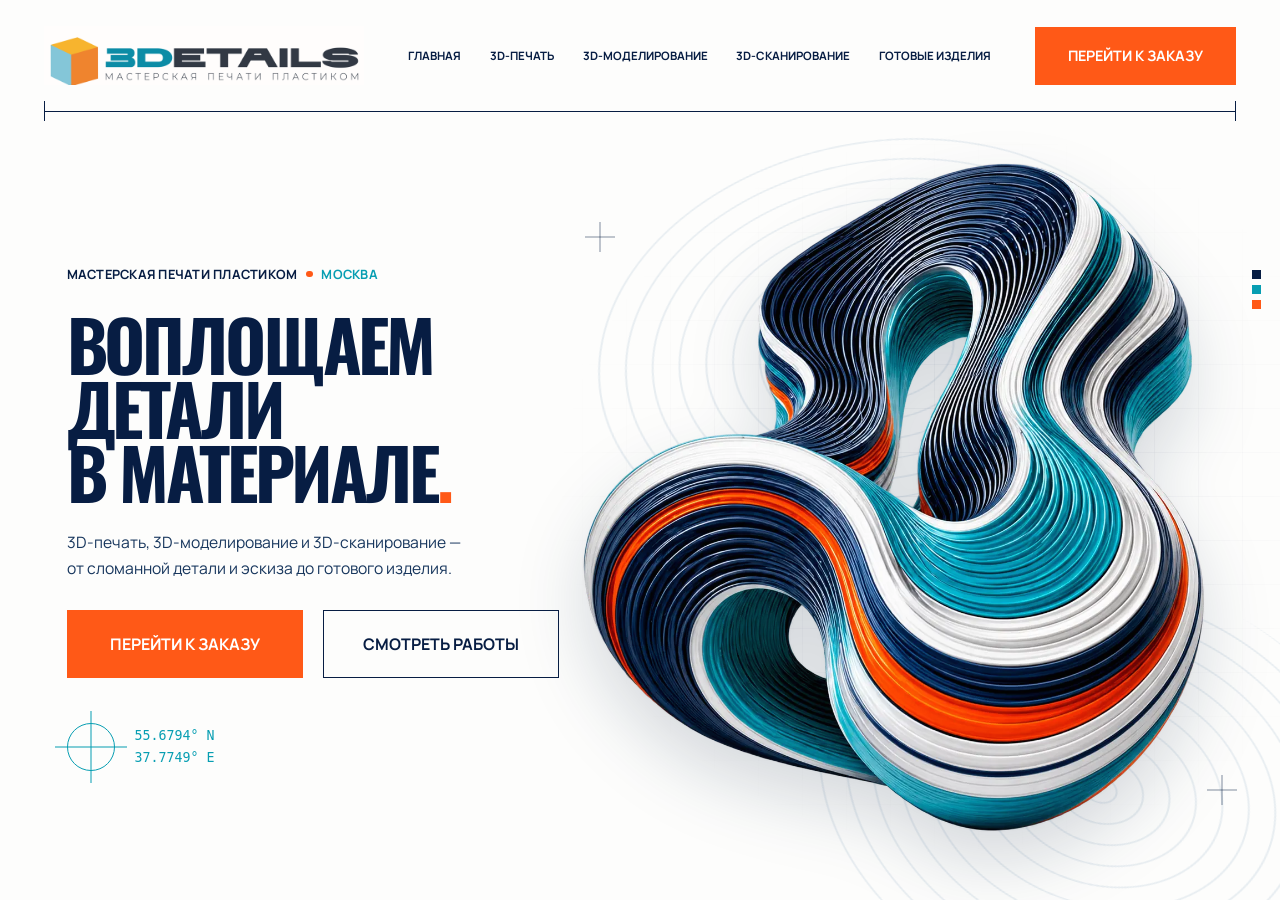
==== index.html @ e4c784d1 "Update index.html" ====
<!doctype html>
<html lang="ru">
<head>
  <meta charset="UTF-8">
  <meta name="viewport" content="width=device-width, initial-scale=1.0">
  <meta name="description" content="3DETAILS — мастерская 3D-печати, 3D-моделирования и 3D-сканирования в Москве.">
  <meta name="theme-color" content="#ffffff">
  <title>3DETAILS — мастерская печати пластиком</title>
  <link rel="icon" type="image/png" href="assets/favicon.png">
  <link rel="apple-touch-icon" href="assets/favicon.png">
  <link rel="preconnect" href="https://fonts.googleapis.com">
  <link rel="preconnect" href="https://fonts.gstatic.com" crossorigin>
  <link href="https://fonts.googleapis.com/css2?family=Manrope:wght@400;500;600;700&family=Oswald:wght@600;700&display=swap" rel="stylesheet">
  <link rel="stylesheet" href="style.css">
</head>

<body>
  <div class="page-shell">
    <header class="site-header">
      <a class="brand" href="#top" aria-label="3DETAILS — на главную">
        <img src="assets/logo.png" alt="3DETAILS — мастерская печати пластиком">
      </a>

      <nav class="desktop-nav" aria-label="Основная навигация">
        <a href="#top" aria-current="page">Главная</a>
        <a href="#top">3D-печать</a>
        <a href="#top">3D-моделирование</a>
        <a href="#top">3D-сканирование</a>
        <a href="#top">Готовые изделия</a>
      </nav>

      <button class="header-cta" type="button">Перейти к заказу</button>

      <details class="mobile-menu">
        <summary aria-label="Открыть меню"><span></span><span></span><span></span></summary>
        <nav aria-label="Мобильная навигация">
          <a href="#top">Главная</a>
          <a href="#top">3D-печать</a>
          <a href="#top">3D-моделирование</a>
          <a href="#top">3D-сканирование</a>
          <a href="#top">Готовые изделия</a>
        </nav>
      </details>
    </header>

    <main id="top">
      <section class="hero" aria-labelledby="hero-title">
        <div class="technical-grid" aria-hidden="true"></div>
        <div class="contour contour-one" aria-hidden="true"></div>
        <div class="contour contour-two" aria-hidden="true"></div>

        <div class="hero-copy">
          <p class="eyebrow">Мастерская печати пластиком <span></span> <strong>Москва</strong></p>

          <h1 id="hero-title">
            <span class="headline-line">Воплощаем</span>
            <span class="headline-line">Детали</span>
            <span class="headline-line">В материале<span class="orange-dot">.</span></span>
          </h1>

          <p class="hero-description">
            3D-печать, 3D-моделирование и 3D-сканирование —<br class="desktop-break">
            от сломанной детали и эскиза до готового изделия.
          </p>

          <div class="hero-actions">
            <button class="primary-button" type="button">Перейти к заказу</button>
            <button class="secondary-button" type="button">Смотреть работы</button>
          </div>

          <div class="coordinates" aria-hidden="true">
            <span class="target-mark"></span>
            <p>55.6794° N<br>37.7749° E</p>
          </div>
        </div>

        <div class="hero-art" aria-label="Абстрактная слоистая 3D-фигура">
          <picture>
            <source srcset="assets/hero-sculpture.webp" type="image/webp">
            <img src="assets/hero-sculpture.png" alt="Абстрактная слоистая фигура в цветах 3DETAILS">
          </picture>
          <span class="art-cross art-cross-one" aria-hidden="true"></span>
          <span class="art-cross art-cross-two" aria-hidden="true"></span>
          <span class="palette-mark" aria-hidden="true"><i></i><i></i><i></i></span>
        </div>
      </section>
    </main>
  </div>
</body>
</html>
---- style.css ----
:root {
  --navy: #071d43;
  --navy-soft: #17365d;
  --turquoise: #079eb2;
  --orange: #ff5917;
  --paper: #fdfdfc;
  --line: #cbd9e7;
  --muted: #39506c;
}

* {
  box-sizing: border-box;
}

html {
  scroll-behavior: smooth;
}

body {
  margin: 0;
  background: var(--paper);
  color: var(--navy);
  font-family: "Manrope", Arial, sans-serif;
}

button,
a,
summary {
  -webkit-tap-highlight-color: transparent;
}

button {
  font: inherit;
}

.page-shell {
  width: min(100%, 1920px);
  min-height: 100svh;
  margin: 0 auto;
  overflow: hidden;
  background: var(--paper);
}

.site-header {
  position: relative;
  z-index: 20;
  display: grid;
  grid-template-columns: minmax(230px, 320px) 1fr auto;
  align-items: center;
  gap: clamp(1.5rem, 3vw, 4.5rem);
  min-height: 112px;
  margin: 0 clamp(1.25rem, 3.4vw, 4rem);
  border-bottom: 1px solid var(--navy);
}

.site-header::before,
.site-header::after {
  position: absolute;
  bottom: -10px;
  width: 1px;
  height: 20px;
  background: var(--navy);
  content: "";
}

.site-header::before {
  left: 0;
}

.site-header::after {
  right: 0;
}

.brand {
  display: inline-flex;
  align-items: center;
}

.brand img {
  display: block;
  width: 100%;
  height: auto;
}

.desktop-nav {
  display: flex;
  align-items: center;
  justify-content: center;
  gap: clamp(1rem, 2.25vw, 2.8rem);
}

.desktop-nav a {
  color: var(--navy);
  font-size: clamp(0.72rem, 0.83vw, 0.92rem);
  font-weight: 700;
  text-decoration: none;
  text-transform: uppercase;
  white-space: nowrap;
  transition: color 180ms ease;
}

.desktop-nav a:hover,
.desktop-nav a:focus-visible {
  color: var(--turquoise);
}

.header-cta,
.primary-button {
  border: 1px solid var(--orange);
  background: var(--orange);
  color: #fff;
  cursor: pointer;
  font-weight: 700;
  text-transform: uppercase;
  transition: transform 180ms ease, background 180ms ease, box-shadow 180ms ease;
}

.header-cta {
  min-height: 58px;
  padding: 0 2rem;
  font-size: 0.9rem;
  white-space: nowrap;
}

.header-cta:hover,
.primary-button:hover {
  background: #ff6a2e;
  box-shadow: 0 12px 26px rgb(255 89 23 / 18%);
  transform: translateY(-2px);
}

.mobile-menu {
  display: none;
}

.hero {
  position: relative;
  display: grid;
  grid-template-columns: minmax(520px, 0.88fr) minmax(580px, 1.12fr);
  min-height: calc(100svh - 112px);
  isolation: isolate;
}

.hero-copy {
  position: relative;
  z-index: 5;
  display: flex;
  flex-direction: column;
  align-items: flex-start;
  justify-content: center;
  padding: clamp(4rem, 7vh, 7rem) 1.5rem clamp(2.5rem, 4vh, 4rem) clamp(2.5rem, 5.2vw, 6.25rem);
}

.eyebrow {
  display: flex;
  align-items: center;
  gap: 0.55rem;
  margin: 0 0 clamp(1.75rem, 3vh, 2.8rem);
  font-size: clamp(0.8rem, 1vw, 1.08rem);
  font-weight: 700;
  letter-spacing: 0.02em;
  text-transform: uppercase;
}

.eyebrow span {
  width: 0.4rem;
  height: 0.4rem;
  background: var(--orange);
  border-radius: 50%;
}

.eyebrow strong {
  color: var(--turquoise);
}

h1 {
  margin: 0;
  color: var(--navy);
  font-family: "Oswald", "Arial Narrow", sans-serif;
  font-size: clamp(3.6rem, 5.5vw, 8rem);
  font-weight: 700;
  letter-spacing: -0.045em;
  line-height: 0.91;
  text-transform: uppercase;
}

.headline-line {
  display: block;
  white-space: nowrap;
}

.orange-dot {
  color: var(--orange);
}

.hero-description {
  margin: clamp(1.7rem, 3vh, 2.75rem) 0 0;
  color: var(--navy-soft);
  font-size: clamp(0.98rem, 1.18vw, 1.3rem);
  line-height: 1.65;
}

.hero-actions {
  display: flex;
  gap: 1.25rem;
  margin-top: clamp(1.75rem, 3vh, 2.8rem);
}

.primary-button,
.secondary-button {
  min-width: 236px;
  min-height: 68px;
  padding: 0 1.5rem;
  font-size: 1rem;
}

.secondary-button {
  border: 1px solid var(--navy);
  background: transparent;
  color: var(--navy);
  cursor: pointer;
  font-weight: 700;
  text-transform: uppercase;
  transition: color 180ms ease, background 180ms ease, transform 180ms ease;
}

.secondary-button:hover {
  background: var(--navy);
  color: #fff;
  transform: translateY(-2px);
}

.coordinates {
  display: flex;
  align-items: center;
  gap: 1.25rem;
  margin-top: clamp(2rem, 5vh, 4.5rem);
  color: var(--turquoise);
  font-family: ui-monospace, SFMono-Regular, Consolas, monospace;
  font-size: 0.83rem;
  line-height: 1.65;
}

.coordinates p {
  margin: 0;
}

.target-mark {
  position: relative;
  display: block;
  width: 48px;
  height: 48px;
  border: 1px solid var(--turquoise);
  border-radius: 50%;
}

.target-mark::before,
.target-mark::after {
  position: absolute;
  top: 50%;
  left: 50%;
  background: var(--turquoise);
  content: "";
  transform: translate(-50%, -50%);
}

.target-mark::before {
  width: 72px;
  height: 1px;
}

.target-mark::after {
  width: 1px;
  height: 72px;
}

.hero-art {
  position: relative;
  z-index: 4;
  display: grid;
  min-width: 0;
  place-items: center;
  padding: 2.5rem clamp(1.25rem, 3vw, 4rem) 2rem 0;
}

.hero-art picture {
  position: relative;
  z-index: 3;
  display: block;
  width: min(100%, 940px);
  max-height: calc(100svh - 150px);
}

.hero-art img {
  display: block;
  width: 100%;
  height: auto;
  max-height: calc(100svh - 150px);
  object-fit: contain;
  filter: drop-shadow(0 32px 34px rgb(5 28 62 / 16%));
  animation: float 7s ease-in-out infinite;
}

@keyframes float {
  0%,
  100% {
    transform: translateY(0) rotate(-0.3deg);
  }
  50% {
    transform: translateY(-12px) rotate(0.3deg);
  }
}

.technical-grid {
  position: absolute;
  z-index: -3;
  top: 4%;
  right: 0;
  width: 58%;
  height: 92%;
  opacity: 0.38;
  background-image:
    linear-gradient(rgb(7 29 67 / 10%) 1px, transparent 1px),
    linear-gradient(90deg, rgb(7 29 67 / 10%) 1px, transparent 1px);
  background-size: 44px 44px;
  -webkit-mask-image: radial-gradient(ellipse at 58% 48%, #000 18%, transparent 72%);
  mask-image: radial-gradient(ellipse at 58% 48%, #000 18%, transparent 72%);
}

.contour {
  position: absolute;
  z-index: -2;
  border-radius: 48% 52% 58% 42%;
  opacity: 0.42;
  background: repeating-radial-gradient(ellipse at center, transparent 0 15px, rgb(32 91 139 / 23%) 16px 17px, transparent 18px 27px);
  filter: blur(0.1px);
}

.contour-one {
  top: 3%;
  right: 8%;
  width: 46%;
  height: 54%;
  transform: rotate(-10deg);
}

.contour-two {
  right: -8%;
  bottom: -13%;
  width: 44%;
  height: 54%;
  transform: rotate(18deg);
}

.art-cross {
  position: absolute;
  z-index: 2;
  width: 30px;
  height: 30px;
}

.art-cross::before,
.art-cross::after {
  position: absolute;
  top: 50%;
  left: 50%;
  background: var(--navy);
  content: "";
  opacity: 0.5;
  transform: translate(-50%, -50%);
}

.art-cross::before {
  width: 30px;
  height: 1px;
}

.art-cross::after {
  width: 1px;
  height: 30px;
}

.art-cross-one {
  top: 14%;
  left: 3%;
}

.art-cross-two {
  right: 6%;
  bottom: 12%;
}

.palette-mark {
  position: absolute;
  z-index: 4;
  top: 20%;
  right: 2.7%;
  display: grid;
  gap: 6px;
}

.palette-mark i {
  width: 9px;
  height: 9px;
  background: var(--navy);
}

.palette-mark i:nth-child(2) {
  background: var(--turquoise);
}

.palette-mark i:nth-child(3) {
  background: var(--orange);
}

@media (max-width: 1240px) {
  .site-header {
    grid-template-columns: 235px 1fr auto;
    gap: 1.25rem;
  }

  .desktop-nav {
    gap: 1.1rem;
  }

  .header-cta {
    padding: 0 1.25rem;
  }

  .hero {
    grid-template-columns: minmax(460px, 0.9fr) minmax(480px, 1.1fr);
  }

  .primary-button,
  .secondary-button {
    min-width: 205px;
  }
}

@media (max-width: 980px) {
  .site-header {
    grid-template-columns: minmax(210px, 270px) 1fr auto;
    min-height: 92px;
  }

  .desktop-nav,
  .header-cta {
    display: none;
  }

  .mobile-menu {
    position: relative;
    display: block;
    grid-column: 3;
  }

  .mobile-menu summary {
    display: grid;
    width: 46px;
    height: 46px;
    cursor: pointer;
    list-style: none;
    place-content: center;
    gap: 5px;
    border: 1px solid var(--navy);
  }

  .mobile-menu summary::-webkit-details-marker {
    display: none;
  }

  .mobile-menu summary span {
    display: block;
    width: 20px;
    height: 2px;
    background: var(--navy);
  }

  .mobile-menu nav {
    position: absolute;
    top: 58px;
    right: 0;
    display: grid;
    width: min(82vw, 330px);
    padding: 1rem;
    border: 1px solid var(--navy);
    background: var(--paper);
    box-shadow: 0 22px 48px rgb(7 29 67 / 14%);
  }

  .mobile-menu nav a {
    padding: 0.9rem;
    color: var(--navy);
    font-size: 0.9rem;
    font-weight: 700;
    text-decoration: none;
    text-transform: uppercase;
  }

  .hero {
    grid-template-columns: 1fr;
    min-height: auto;
  }

  .hero-copy {
    padding: 5rem 2.5rem 1.5rem;
  }

  h1 {
    font-size: clamp(4rem, 10.8vw, 6.8rem);
  }

  .hero-art {
    min-height: 580px;
    padding: 0 2rem 3rem;
  }

  .hero-art picture {
    width: min(92vw, 720px);
    max-height: 650px;
  }

  .hero-art img {
    max-height: 650px;
  }

  .technical-grid {
    top: 44%;
    width: 100%;
    height: 52%;
  }

  .contour-one {
    top: 43%;
    right: 20%;
    width: 68%;
    height: 40%;
  }
}

@media (max-width: 620px) {
  .site-header {
    grid-template-columns: minmax(170px, 235px) 1fr auto;
    min-height: 82px;
    margin: 0 1rem;
  }

  .hero-copy {
    padding: 4rem 1.25rem 1rem;
  }

  .eyebrow {
    align-items: flex-start;
    flex-wrap: wrap;
    margin-bottom: 1.5rem;
    font-size: 0.76rem;
  }

  h1 {
    font-size: clamp(3rem, 13vw, 4.7rem);
    line-height: 0.92;
  }

  .hero-description {
    font-size: 1rem;
    line-height: 1.55;
  }

  .desktop-break {
    display: none;
  }

  .hero-actions {
    width: 100%;
    flex-direction: column;
    gap: 0.75rem;
  }

  .primary-button,
  .secondary-button {
    width: 100%;
    min-width: 0;
    min-height: 58px;
  }

  .coordinates {
    margin-top: 2.5rem;
  }

  .hero-art {
    min-height: 410px;
    padding: 0 0.5rem 2rem;
  }

  .hero-art picture {
    width: 112%;
    max-width: none;
  }

  .palette-mark {
    right: 1rem;
  }
}

@media (prefers-reduced-motion: reduce) {
  html {
    scroll-behavior: auto;
  }

  .hero-art img {
    animation: none;
  }

  *,
  *::before,
  *::after {
    transition-duration: 0.01ms !important;
  }
}
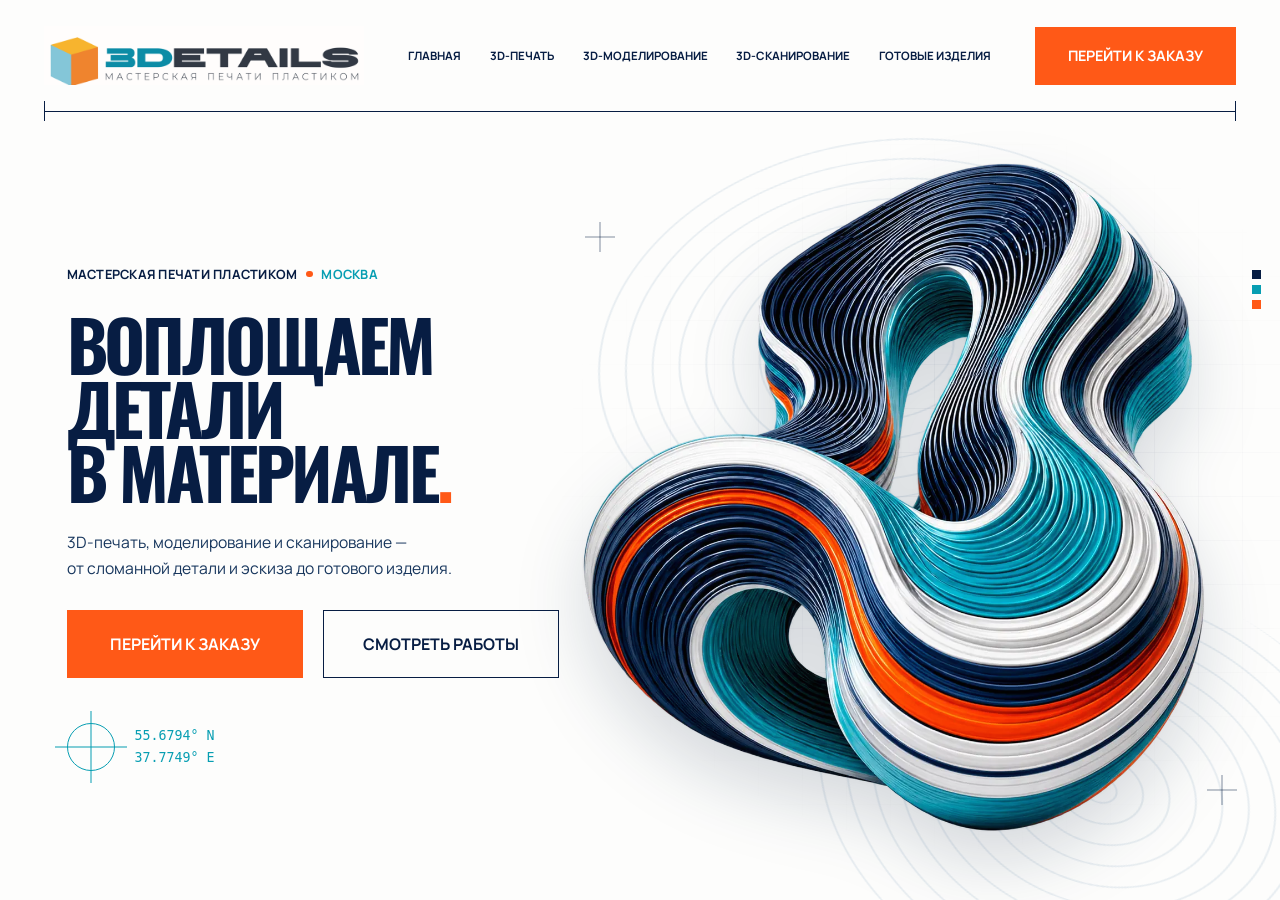
==== commit 288afd92: "Update index.html" ====
--- a/index.html
+++ b/index.html
@@ -6,8 +6,7 @@
   <meta name="description" content="3DETAILS — мастерская 3D-печати, 3D-моделирования и 3D-сканирования в Москве.">
   <meta name="theme-color" content="#ffffff">
   <title>3DETAILS — мастерская печати пластиком</title>
-  <link rel="icon" type="image/png" href="assets/favicon.png">
-  <link rel="apple-touch-icon" href="assets/favicon.png">
+  <link rel="icon" type="image/png" href="assets/favicon.png?v=2">
   <link rel="preconnect" href="https://fonts.googleapis.com">
   <link rel="preconnect" href="https://fonts.gstatic.com" crossorigin>
   <link href="https://fonts.googleapis.com/css2?family=Manrope:wght@400;500;600;700&family=Oswald:wght@600;700&display=swap" rel="stylesheet">
@@ -59,7 +58,7 @@
           </h1>
 
           <p class="hero-description">
-            3D-печать, 3D-моделирование и 3D-сканирование —<br class="desktop-break">
+            3D-печать, моделирование и сканирование —<br class="desktop-break">
             от сломанной детали и эскиза до готового изделия.
           </p>
 
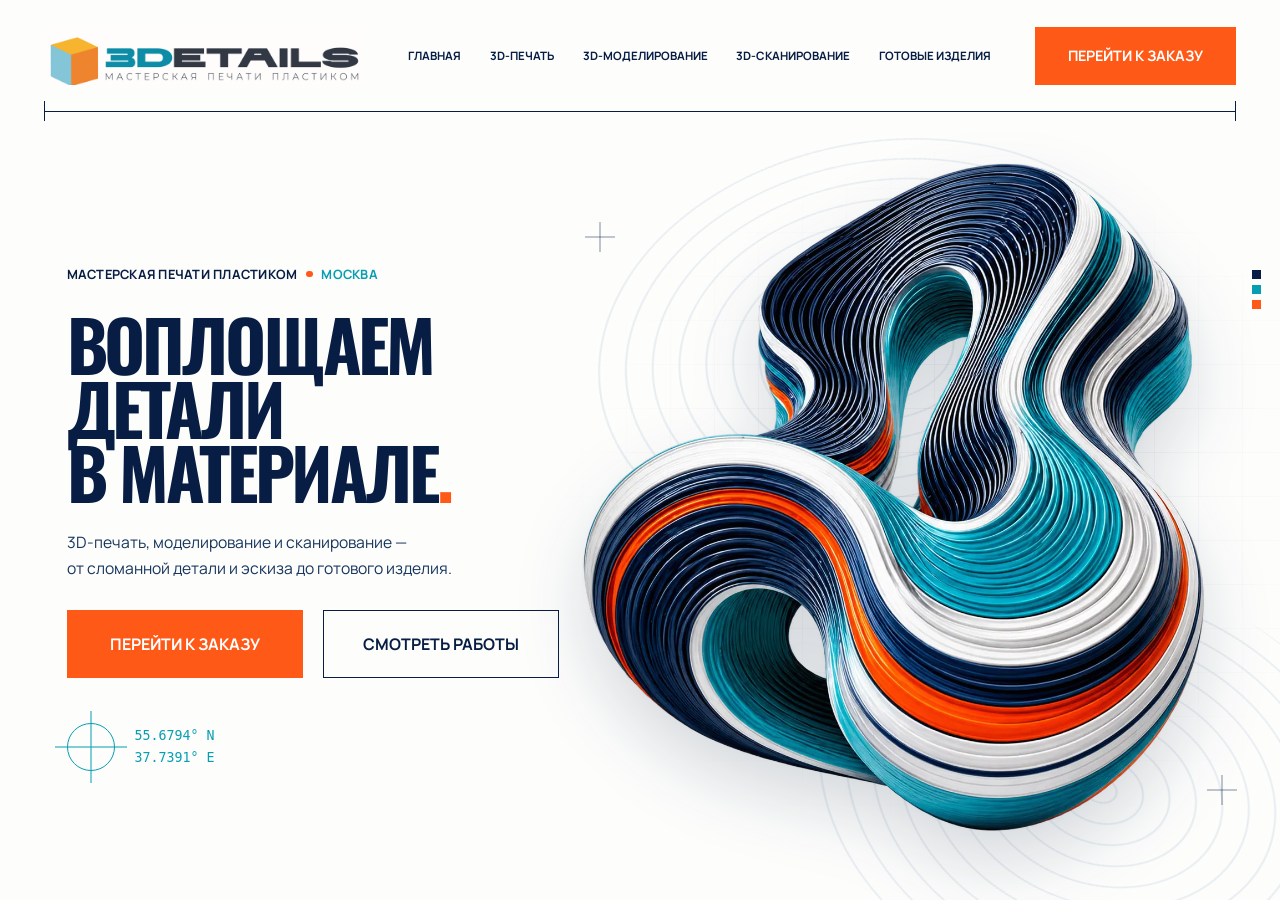
==== commit 7bf50b6d: "Update index.html" ====
--- a/index.html
+++ b/index.html
@@ -69,7 +69,7 @@
 
           <div class="coordinates" aria-hidden="true">
             <span class="target-mark"></span>
-            <p>55.6794° N<br>37.7749° E</p>
+            <p>55.6794° N<br>37.7391° E</p>
           </div>
         </div>
 
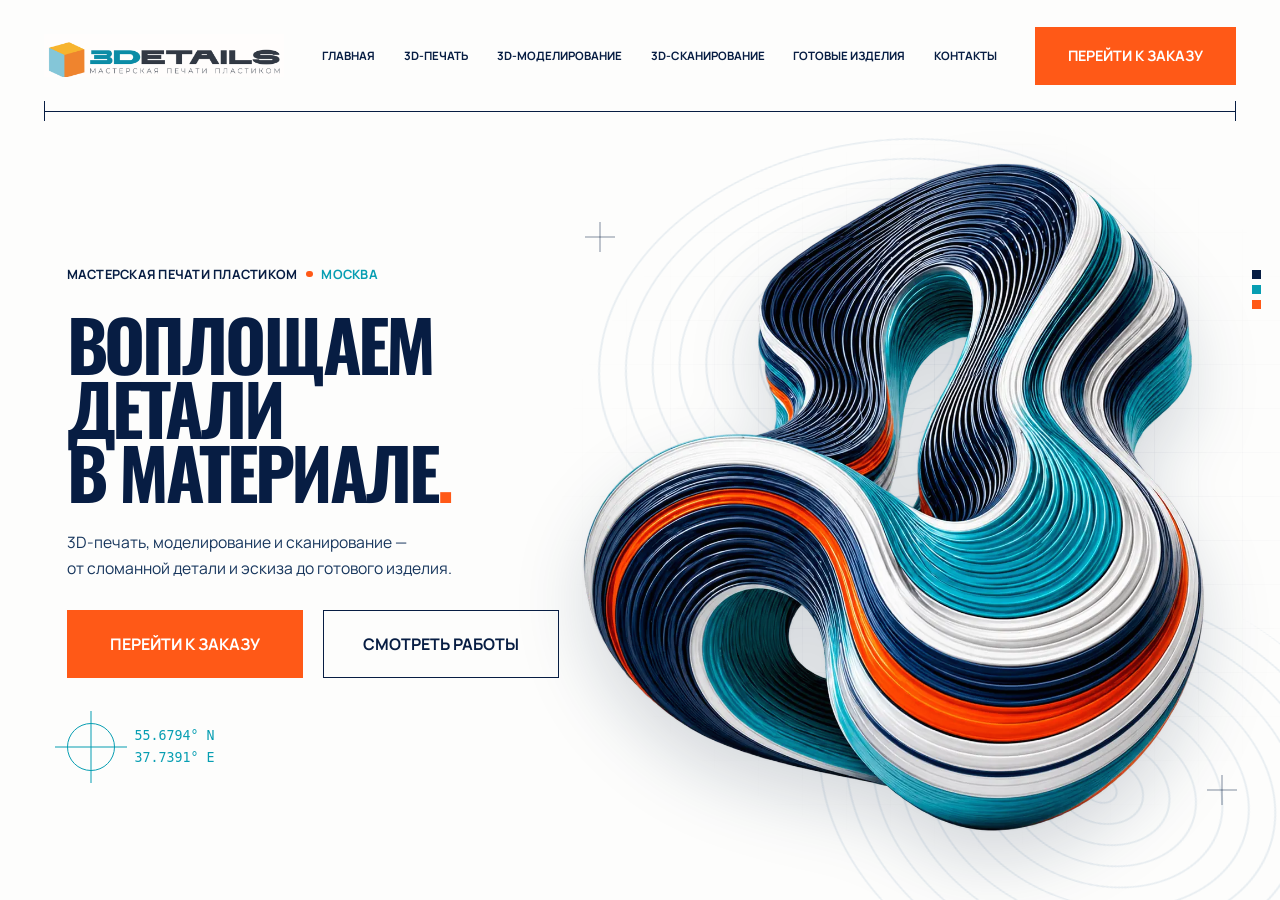
==== commit 8e89bb7e: "Add files via upload" ====
--- a/index.html
+++ b/index.html
@@ -26,9 +26,10 @@
         <a href="#top">3D-моделирование</a>
         <a href="#top">3D-сканирование</a>
         <a href="#top">Готовые изделия</a>
+        <a href="contacts.html">Контакты</a>
       </nav>
 
-      <button class="header-cta" type="button">Перейти к заказу</button>
+      <a class="header-cta" href="contacts.html#contact-actions">Перейти к заказу</a>
 
       <details class="mobile-menu">
         <summary aria-label="Открыть меню"><span></span><span></span><span></span></summary>
@@ -38,6 +39,7 @@
           <a href="#top">3D-моделирование</a>
           <a href="#top">3D-сканирование</a>
           <a href="#top">Готовые изделия</a>
+          <a href="contacts.html">Контакты</a>
         </nav>
       </details>
     </header>
@@ -63,7 +65,7 @@
           </p>
 
           <div class="hero-actions">
-            <button class="primary-button" type="button">Перейти к заказу</button>
+            <a class="primary-button" href="contacts.html#contact-actions">Перейти к заказу</a>
             <button class="secondary-button" type="button">Смотреть работы</button>
           </div>
 
--- a/style.css
+++ b/style.css
@@ -104,13 +104,21 @@
   color: var(--turquoise);
 }
 
+.desktop-nav a[aria-current="page"] {
+  color: var(--navy);
+}
+
 .header-cta,
 .primary-button {
+  display: inline-flex;
+  align-items: center;
+  justify-content: center;
   border: 1px solid var(--orange);
   background: var(--orange);
   color: #fff;
   cursor: pointer;
   font-weight: 700;
+  text-decoration: none;
   text-transform: uppercase;
   transition: transform 180ms ease, background 180ms ease, box-shadow 180ms ease;
 }
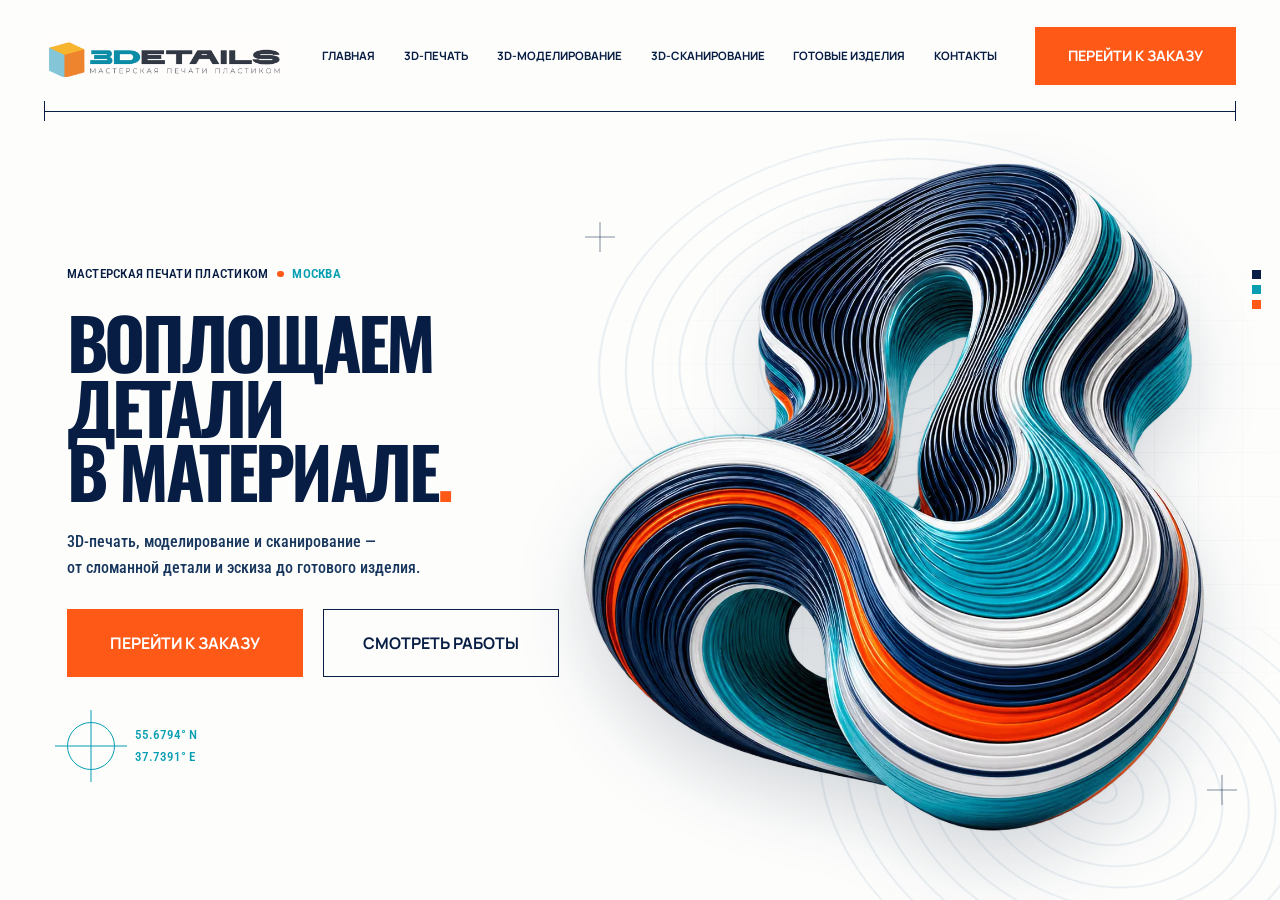
==== commit 58b18caf: "Add files via upload" ====
--- a/index.html
+++ b/index.html
@@ -1,16 +1,17 @@
 <!doctype html>
 <html lang="ru">
 <head>
+  <!-- Подтверждение домена для VK: ВК11206 -->
   <meta charset="UTF-8">
   <meta name="viewport" content="width=device-width, initial-scale=1.0">
   <meta name="description" content="3DETAILS — мастерская 3D-печати, 3D-моделирования и 3D-сканирования в Москве.">
   <meta name="theme-color" content="#ffffff">
   <title>3DETAILS — мастерская печати пластиком</title>
   <link rel="icon" type="image/png" href="assets/favicon.png?v=2">
-  <link rel="preconnect" href="https://fonts.googleapis.com">
-  <link rel="preconnect" href="https://fonts.gstatic.com" crossorigin>
-  <link href="https://fonts.googleapis.com/css2?family=Manrope:wght@400;500;600;700&family=Oswald:wght@600;700&display=swap" rel="stylesheet">
+  <link rel="preload" href="assets/fonts/oswald-bold.woff" as="font" type="font/woff" crossorigin>
+  <link rel="preload" href="assets/fonts/roboto-condensed-medium.woff" as="font" type="font/woff" crossorigin>
   <link rel="stylesheet" href="style.css">
+  <link rel="stylesheet" href="typography.css?v=20261117">
 </head>
 
 <body>
@@ -22,7 +23,7 @@
 
       <nav class="desktop-nav" aria-label="Основная навигация">
         <a href="#top" aria-current="page">Главная</a>
-        <a href="#top">3D-печать</a>
+        <a href="printing.html">3D-печать</a>
         <a href="#top">3D-моделирование</a>
         <a href="#top">3D-сканирование</a>
         <a href="#top">Готовые изделия</a>
@@ -35,7 +36,7 @@
         <summary aria-label="Открыть меню"><span></span><span></span><span></span></summary>
         <nav aria-label="Мобильная навигация">
           <a href="#top">Главная</a>
-          <a href="#top">3D-печать</a>
+          <a href="printing.html">3D-печать</a>
           <a href="#top">3D-моделирование</a>
           <a href="#top">3D-сканирование</a>
           <a href="#top">Готовые изделия</a>
@@ -66,7 +67,7 @@
 
           <div class="hero-actions">
             <a class="primary-button" href="contacts.html#contact-actions">Перейти к заказу</a>
-            <button class="secondary-button" type="button">Смотреть работы</button>
+            <a class="secondary-button" href="printing.html#works">Смотреть работы</a>
           </div>
 
           <div class="coordinates" aria-hidden="true">
--- a/style.css
+++ b/style.css
@@ -216,10 +216,14 @@
 
 .primary-button,
 .secondary-button {
+  display: inline-flex;
+  align-items: center;
+  justify-content: center;
   min-width: 236px;
   min-height: 68px;
   padding: 0 1.5rem;
   font-size: 1rem;
+  text-decoration: none;
 }
 
 .secondary-button {
--- a/typography.css
+++ b/typography.css
@@ -0,0 +1,31 @@
+/* Shared type: homepage headings and the printing-page introductory paragraph. */
+@font-face{font-family:Oswald;src:url('assets/fonts/oswald-medium.woff') format('woff');font-style:normal;font-weight:500;font-display:swap}
+@font-face{font-family:Oswald;src:url('assets/fonts/oswald-semibold.woff') format('woff');font-style:normal;font-weight:600;font-display:swap}
+@font-face{font-family:Oswald;src:url('assets/fonts/oswald-bold.woff') format('woff');font-style:normal;font-weight:700;font-display:swap}
+@font-face{font-family:'Roboto Condensed';src:url('assets/fonts/roboto-condensed-regular.woff') format('woff');font-style:normal;font-weight:400;font-display:swap}
+@font-face{font-family:'Roboto Condensed';src:url('assets/fonts/roboto-condensed-medium.woff') format('woff');font-style:normal;font-weight:500;font-display:swap}
+@font-face{font-family:'Roboto Condensed';src:url('assets/fonts/roboto-condensed-semibold.woff') format('woff');font-style:normal;font-weight:600;font-display:swap}
+@font-face{font-family:Manrope;src:url('assets/fonts/manrope-regular.woff') format('woff');font-style:normal;font-weight:400;font-display:swap}
+@font-face{font-family:Manrope;src:url('assets/fonts/manrope-medium.woff') format('woff');font-style:normal;font-weight:500;font-display:swap}
+@font-face{font-family:Manrope;src:url('assets/fonts/manrope-semibold.woff') format('woff');font-style:normal;font-weight:600;font-display:swap}
+@font-face{font-family:Manrope;src:url('assets/fonts/manrope-bold.woff') format('woff');font-style:normal;font-weight:700;font-display:swap}
+
+:root {
+  --font-heading: 'Oswald', 'Arial Narrow', sans-serif;
+  --font-paragraph: 'Roboto Condensed', Arial, sans-serif;
+  --weight-heading: 700;
+  --weight-paragraph: 500;
+}
+
+/* Load after the page styles so existing and future headings share one face. */
+:root .page-shell :is(h1, h2, h3, h4, h5, h6) {
+  font-family: var(--font-heading);
+  font-weight: var(--weight-heading);
+  font-synthesis: none;
+}
+
+:root .page-shell p {
+  font-family: var(--font-paragraph);
+  font-weight: var(--weight-paragraph);
+  font-synthesis: none;
+}
